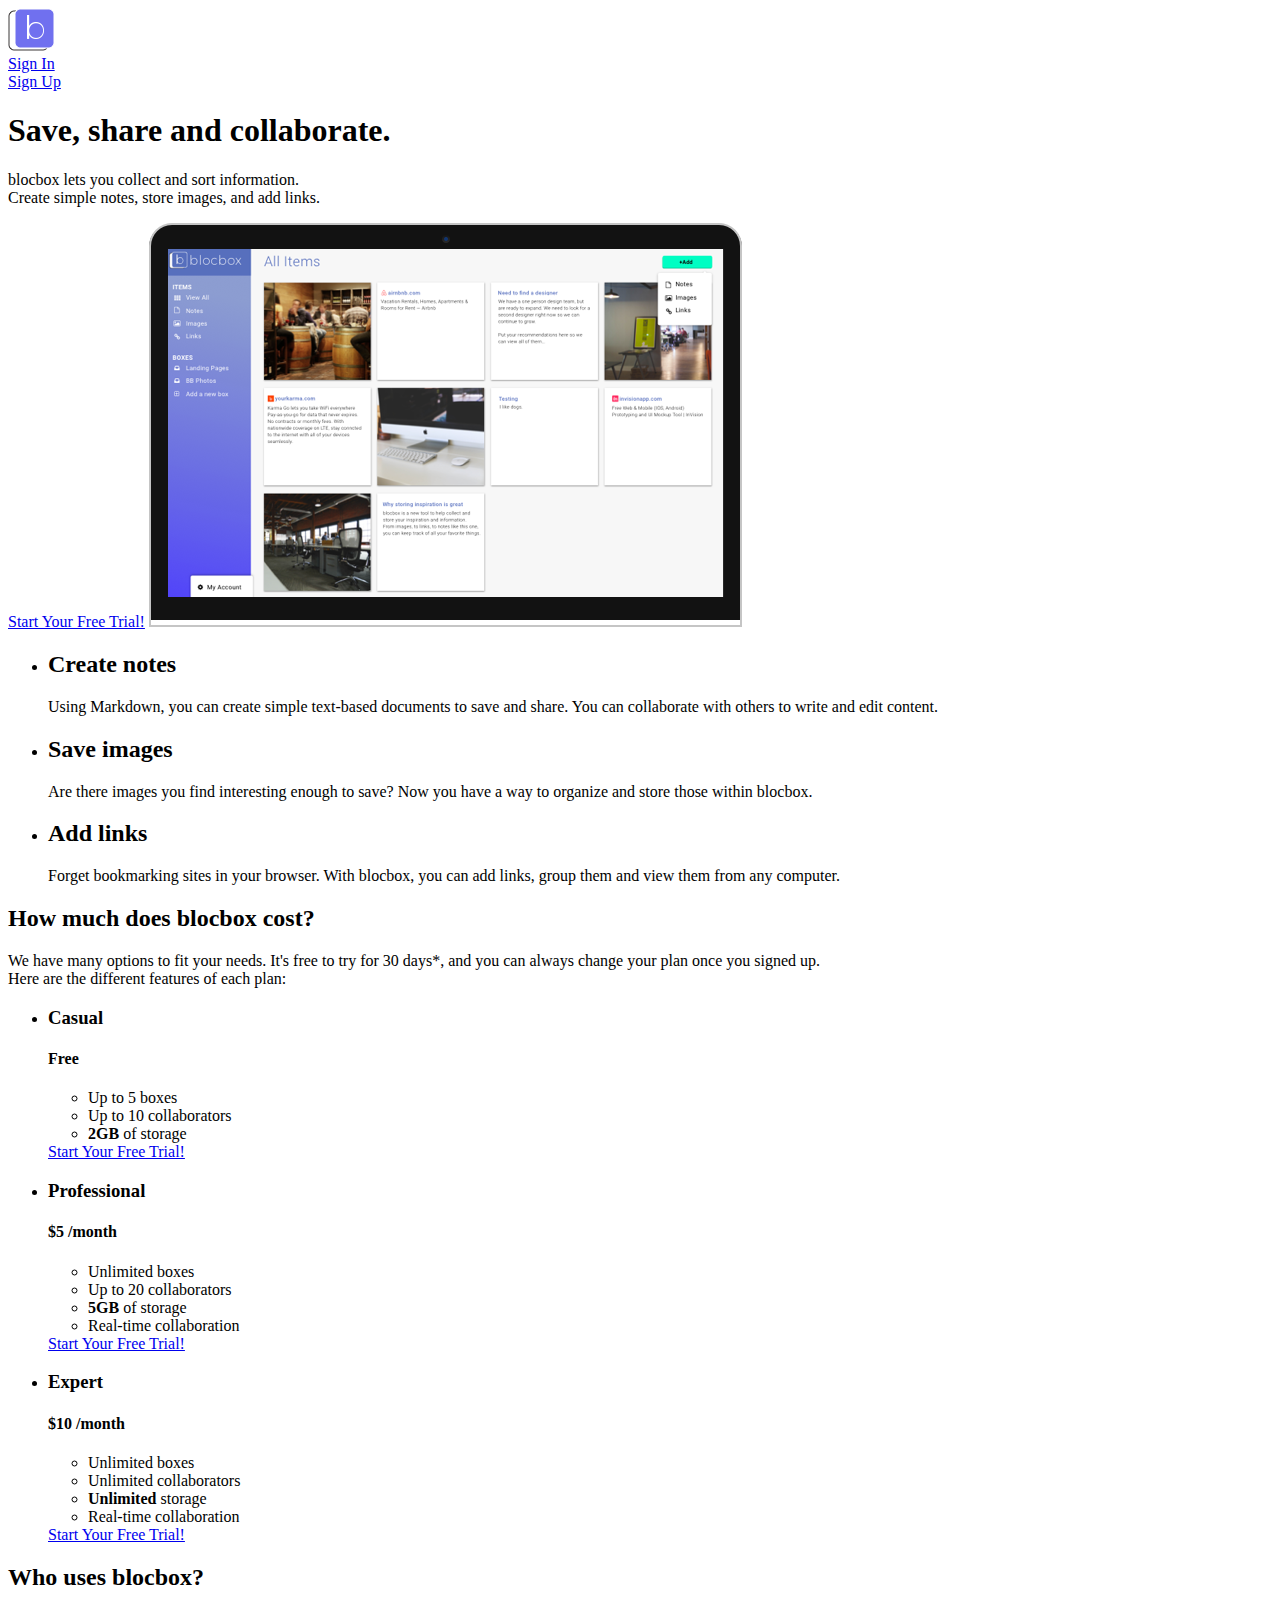
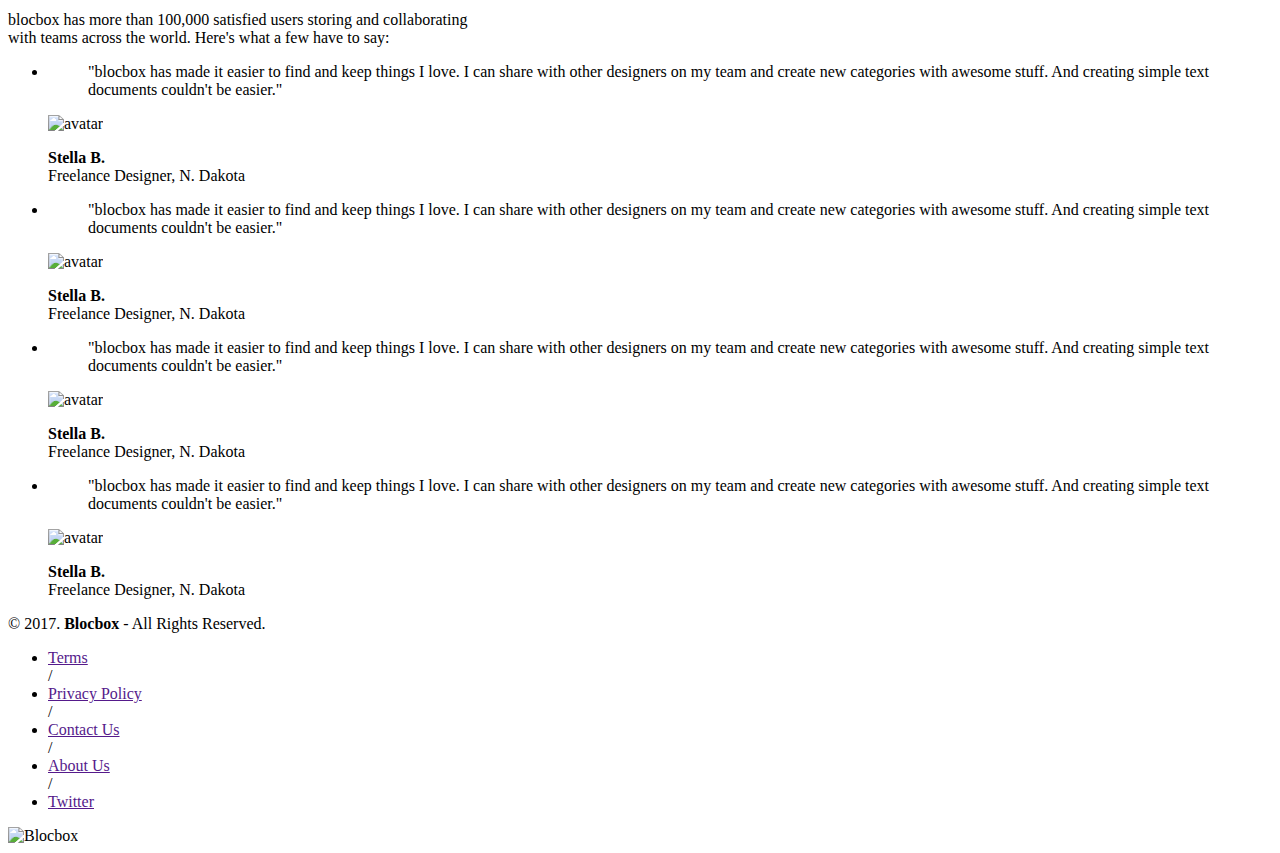
==== index.html @ 8f2ced7e "Checkpoint 27 completed" ====
<!DOCTYPE html>
<html lang="en-us">
  <head>
    <meta http-equiv="X-UA-Compatible" content="IE=Edge">
     <meta name="viewport" content="width=device-width, initial-scale=1">
     <meta charset="UTF-8">
     <title>Save, share and collaborate | Blocbox</title>
     <!--Google Fonts -->
     <link href="https://fonts.googleapis.com/css?family=Montserrat:300|Roboto" rel="stylesheet">
  </head>
  <body>
    <header>
      <nav class="container">
        <div class="one-half">
          <a href="index.html" class="site-logo"><img src="images/Site-Logo.png" alt="Blocbox"/></a>
        </div>
        <div class="one-half"
          <ul>
              <li><a href="signin.html">Sign In</a></li>
              <li class="btn-outline"><a href="signup.html">Sign Up</a></li>
          </ul>
      </div>
      </nav>
      <div class="container hero">
        <h1>Save, share and collaborate.</h1>
        <p>blocbox lets you collect and sort information.<br/>Create simple notes, store images, and add links.</p>
        <a href="signup.html" class=btn>Start Your Free Trial!</a>
        <img src="images/dashboard.png" alt="Blocbox" />
      </div>
    </header>
  <main role="main">
    <!-- Benefits -->
    <section class="benefits">
      <ul class="container">
        <li class="one-third">
          <h2>Create notes</h2>
          <p>Using Markdown, you can create simple text-based documents to save and share. You can collaborate with others to write and edit content.</p>
        </li>
        <li class="one-third">
          <h2>Save images</h2>
          <p>Are there images you find interesting enough to save? Now you have a way to organize and store those within blocbox.</p>
        </li>
        <li class="one-third">
          <h2>Add links</h2>
          <p>Forget bookmarking sites in your browser. With blocbox, you can add links, group them and view them from any computer.</p>
        </li>
      </ul>
    </section>


<!-- Pricing -->
<section class="pricing">
<div class="container">
 <h2>How much does blocbox cost?</h2>
 <p>We have many options to fit your needs. It's free to try for 30 days*, and you can always change your plan once you signed up. <br/>Here are the different features of each plan:</p>
</div>
<ul class="container">
 <li class="one-third">
   <div class="box">
     <h3>Casual</h3>
     <h4>Free</h4>
     <ul>
       <li>Up to 5 boxes</li>
       <li>Up to 10 collaborators</li>
       <li><strong>2GB</strong> of storage</li>
     </ul>
     <a href="signup.html" class="btn">Start Your Free Trial!</a>
   </div>
 </li>
 <li class="one-third">
      <div class="box middle">
        <h3>Professional</h3>
        <h4><span>$</span>5 <span class="month">/month</span></h4>
        <ul>
          <li>Unlimited boxes</li>
          <li>Up to 20 collaborators</li>
          <li><strong>5GB</strong> of storage</li>
          <li>Real-time collaboration</li>
        </ul>
        <a href="signup.html" class="btn">Start Your Free Trial!</a>
      </div>
    </li>
    <li class="one-third">
      <div class="box">
        <h3>Expert</h3>
        <h4><span>$</span>10 <span class="month">/month</span></h4>
        <ul>
          <li>Unlimited boxes</li>
          <li>Unlimited collaborators</li>
          <li><strong>Unlimited</strong> storage</li>
          <li>Real-time collaboration</li>
        </ul>
        <a href="signup.html" class="btn">Start Your Free Trial!</a>
      </div>
    </li>
    </ul>
</section>


<!-- Testimonials -->
 <section class="testimonials">
   <div class="container">
     <h2>Who uses blocbox?</h2>
     <p>blocbox has more than 100,000 satisfied users storing and collaborating<br/> with teams across the world. Here's what a few have to say:</p>
   </div>
   <ul class="container">
     <li class="one-fourth">
       <blockquote>"blocbox has made it easier to find and keep things I love. I can share with other designers on my team and create new categories with awesome stuff. And creating simple text documents couldn't be easier."
       </blockquote>
       <img src="https://s3.amazonaws.com/uifaces/faces/twitter/jsa/128.jpg" alt="avatar">
       <p class="name"><strong>Stella B.</strong><br/>Freelance Designer, N. Dakota</p>
     </li>
     <li class="one-fourth">
       <blockquote>"blocbox has made it easier to find and keep things I love. I can share with other designers on my team and create new categories with awesome stuff. And creating simple text documents couldn't be easier."
       </blockquote>
       <img src="https://s3.amazonaws.com/uifaces/faces/twitter/jsa/128.jpg" alt="avatar">
       <p class="name"><strong>Stella B.</strong><br/>Freelance Designer, N. Dakota</p>
     </li>
     <li class="one-fourth">
       <blockquote>"blocbox has made it easier to find and keep things I love. I can share with other designers on my team and create new categories with awesome stuff. And creating simple text documents couldn't be easier."
       </blockquote>
       <img src="https://s3.amazonaws.com/uifaces/faces/twitter/jsa/128.jpg" alt="avatar">
       <p class="name"><strong>Stella B.</strong><br/>Freelance Designer, N. Dakota</p>
     </li>
     <li class="one-fourth">
       <blockquote>"blocbox has made it easier to find and keep things I love. I can share with other designers on my team and create new categories with awesome stuff. And creating simple text documents couldn't be easier."
       </blockquote>
       <img src="https://s3.amazonaws.com/uifaces/faces/twitter/jsa/128.jpg" alt="avatar">
       <p class="name"><strong>Stella B.</strong><br/>Freelance Designer, N. Dakota</p>
     </li>
  </ul>
 </section>
</main>

<!-- Footer -->
<footer>
  <div class="container footer-nav-block">
      <div class="left-footer-block one-third">
        <p class="copyright-block">&copy; 2017. <strong>Blocbox</strong> - All Rights Reserved.</p>
      </div>
      <nav class="link-block middle-footer-block one-third">
        <ul>
          <li><a href="">Terms</a></li> /
          <li><a href="">Privacy Policy</a></li> /
          <li><a href="">Contact Us</a></li> /
          <li><a href="">About Us</a></li> /
          <li><a href="">Twitter</a></li>
        </ul>
      </nav>
      <div class="right-footer-block one-third">
        <img class="logo" src="images/site-logo.png" alt="Blocbox" />
      </div>
  </div>
</footer>

 </body>
 </html>
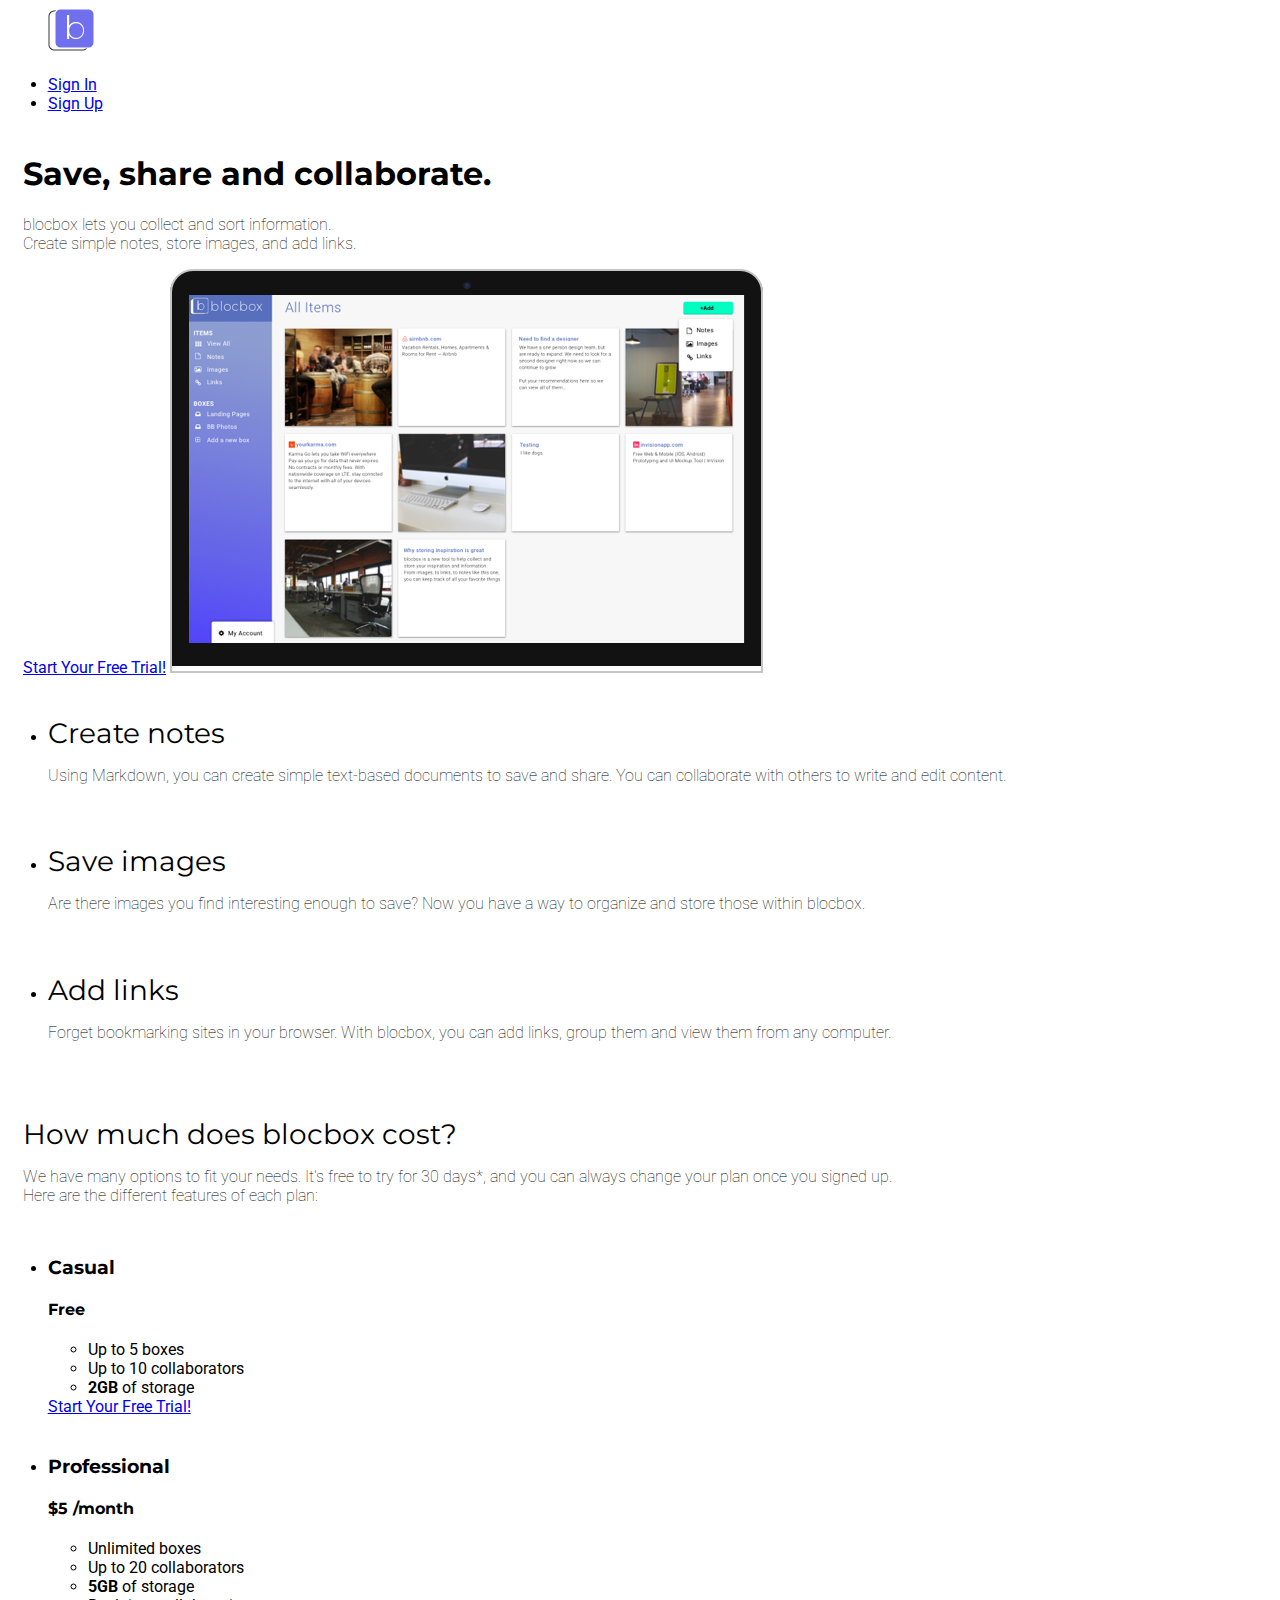
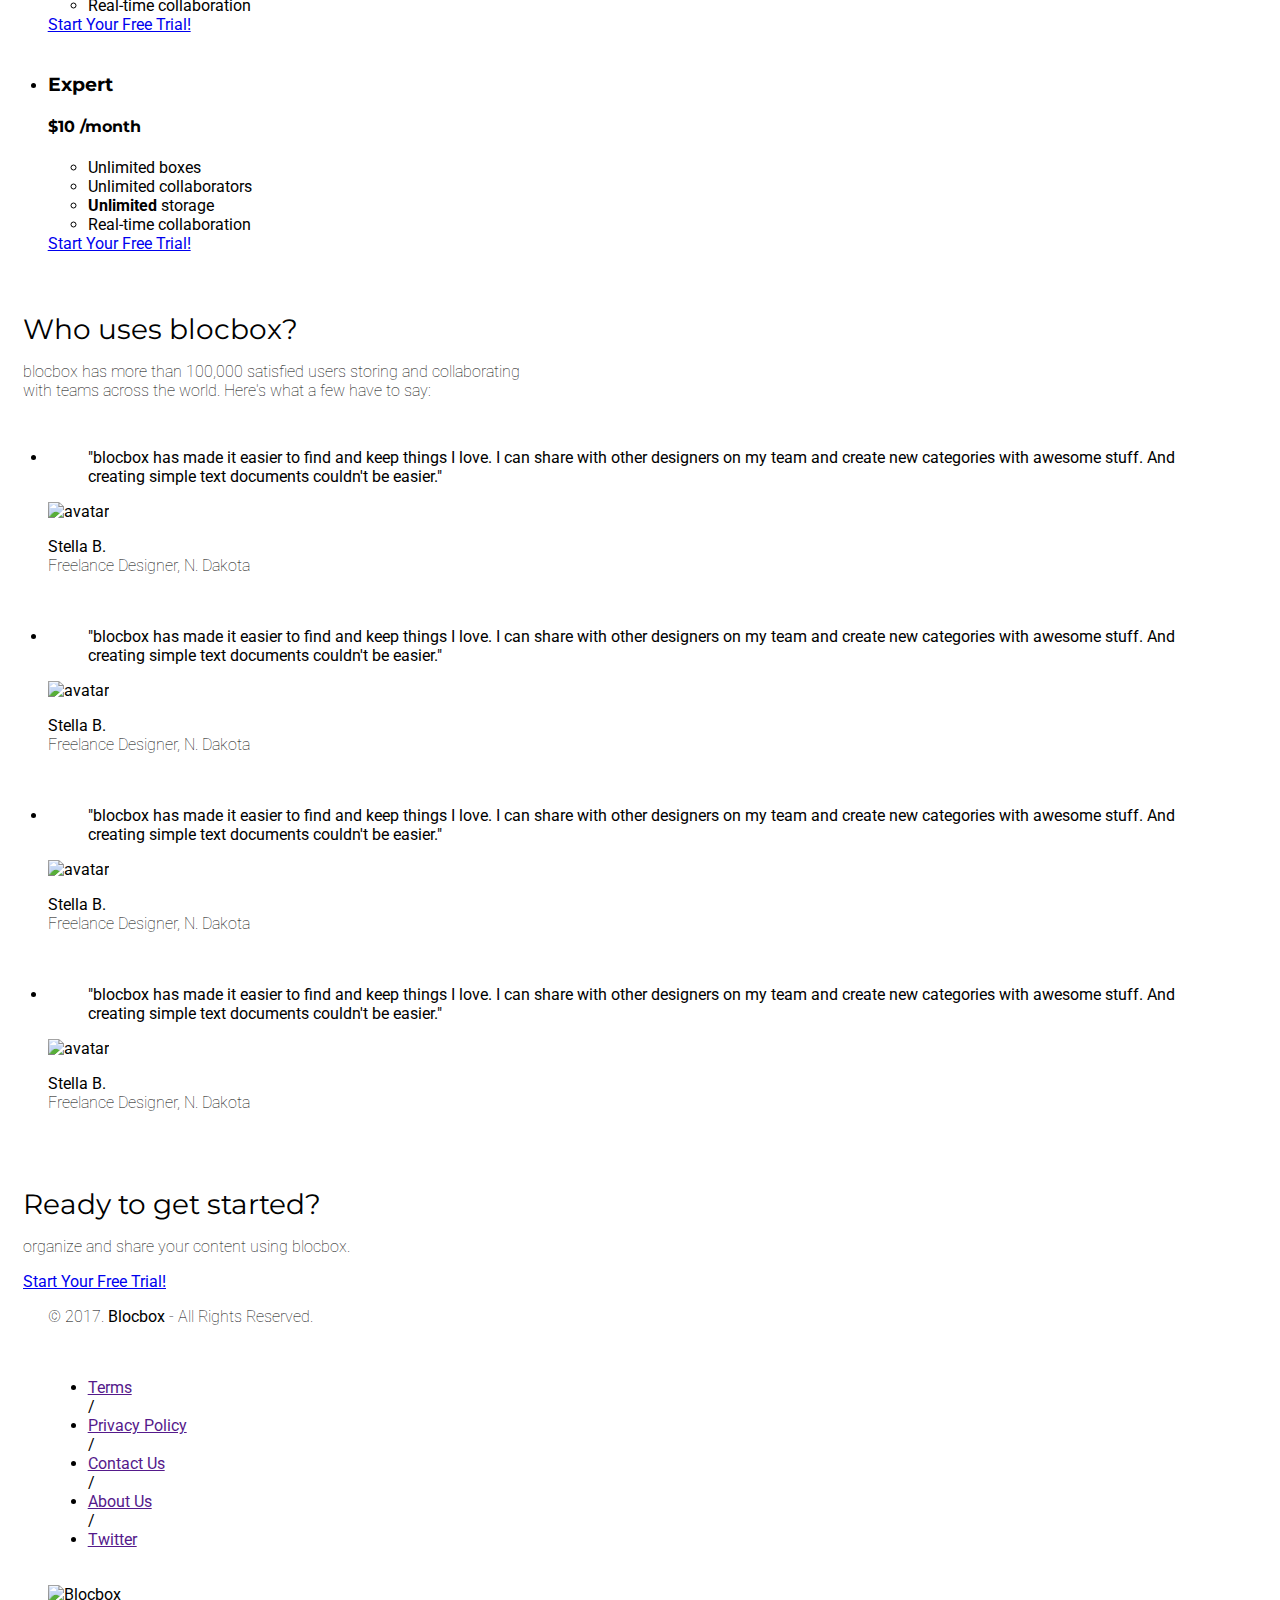
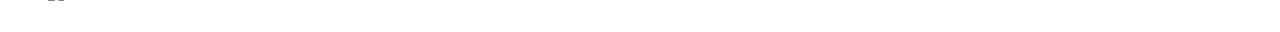
==== commit 99530287: "Homepage CSS completed" ====
--- a/index.html
+++ b/index.html
@@ -7,6 +7,13 @@
      <title>Save, share and collaborate | Blocbox</title>
      <!--Google Fonts -->
      <link href="https://fonts.googleapis.com/css?family=Montserrat:300|Roboto" rel="stylesheet">
+
+     <!-- CSS -->
+     <link rel="stylesheet" href="css/normalize.css">
+     <link rel="stylesheet" href="css/style.css">
+     <link rel="stylesheet" href="css/font-awesome.css">
+     <link rel="stylesheet" href="animate.min.css"
+
   </head>
   <body>
     <header>
@@ -22,7 +29,7 @@
       </div>
       </nav>
       <div class="container hero">
-        <h1>Save, share and collaborate.</h1>
+        <h1 class="animated infinite fadeIn">Save, share and collaborate.</h1>
         <p>blocbox lets you collect and sort information.<br/>Create simple notes, store images, and add links.</p>
         <a href="signup.html" class=btn>Start Your Free Trial!</a>
         <img src="images/dashboard.png" alt="Blocbox" />
@@ -132,6 +139,15 @@
  </section>
 </main>
 
+<!-- Call to Action End -->
+<section class="signup">
+  <div class="container">
+    <h2> Ready to get started?</h2>
+    <p> organize and share your content using blocbox.</p>
+    <a href="signup.html" class="btn">Start Your Free Trial!</a>
+  </div>
+</section>
+
 <!-- Footer -->
 <footer>
   <div class="container footer-nav-block">
--- a/css/style.css
+++ b/css/style.css
@@ -0,0 +1,45 @@
+html, body{
+   overflow-x: hidden;
+ }
+ body {
+   font-family: "Roboto", Helvetica, Arial, sans-serif;
+   color:#000000;
+ }
+ h1, h2, h3, h4, h5, h6 {
+   font-family: "Montserrat", Helvetica, Arial, sans-serif;
+ }
+
+ h2 {
+   font-size:28px;
+   font-weight: normal;
+   margin-bottom: 5px;
+ }
+ p {
+   font-size:16px;
+   line-height: 19px;
+   font-weight: 100;
+ }
+
+/* GRID */
+.container {
+   margin-right: auto;
+   margin-left: auto;
+   padding-left: 15px;
+   padding-right: 15px;
+   position: relative;
+ }
+ .container:before,
+ .container:after {
+   content: " ";
+   display: table;
+ }
+ .container:after {
+   clear: both;
+ }
+ .one-half, .one-third, .one-fourth {
+   width:96%;
+   float:left;
+   position:relative;
+   min-height: 1px;
+   margin:0 2% 20px;
+ }
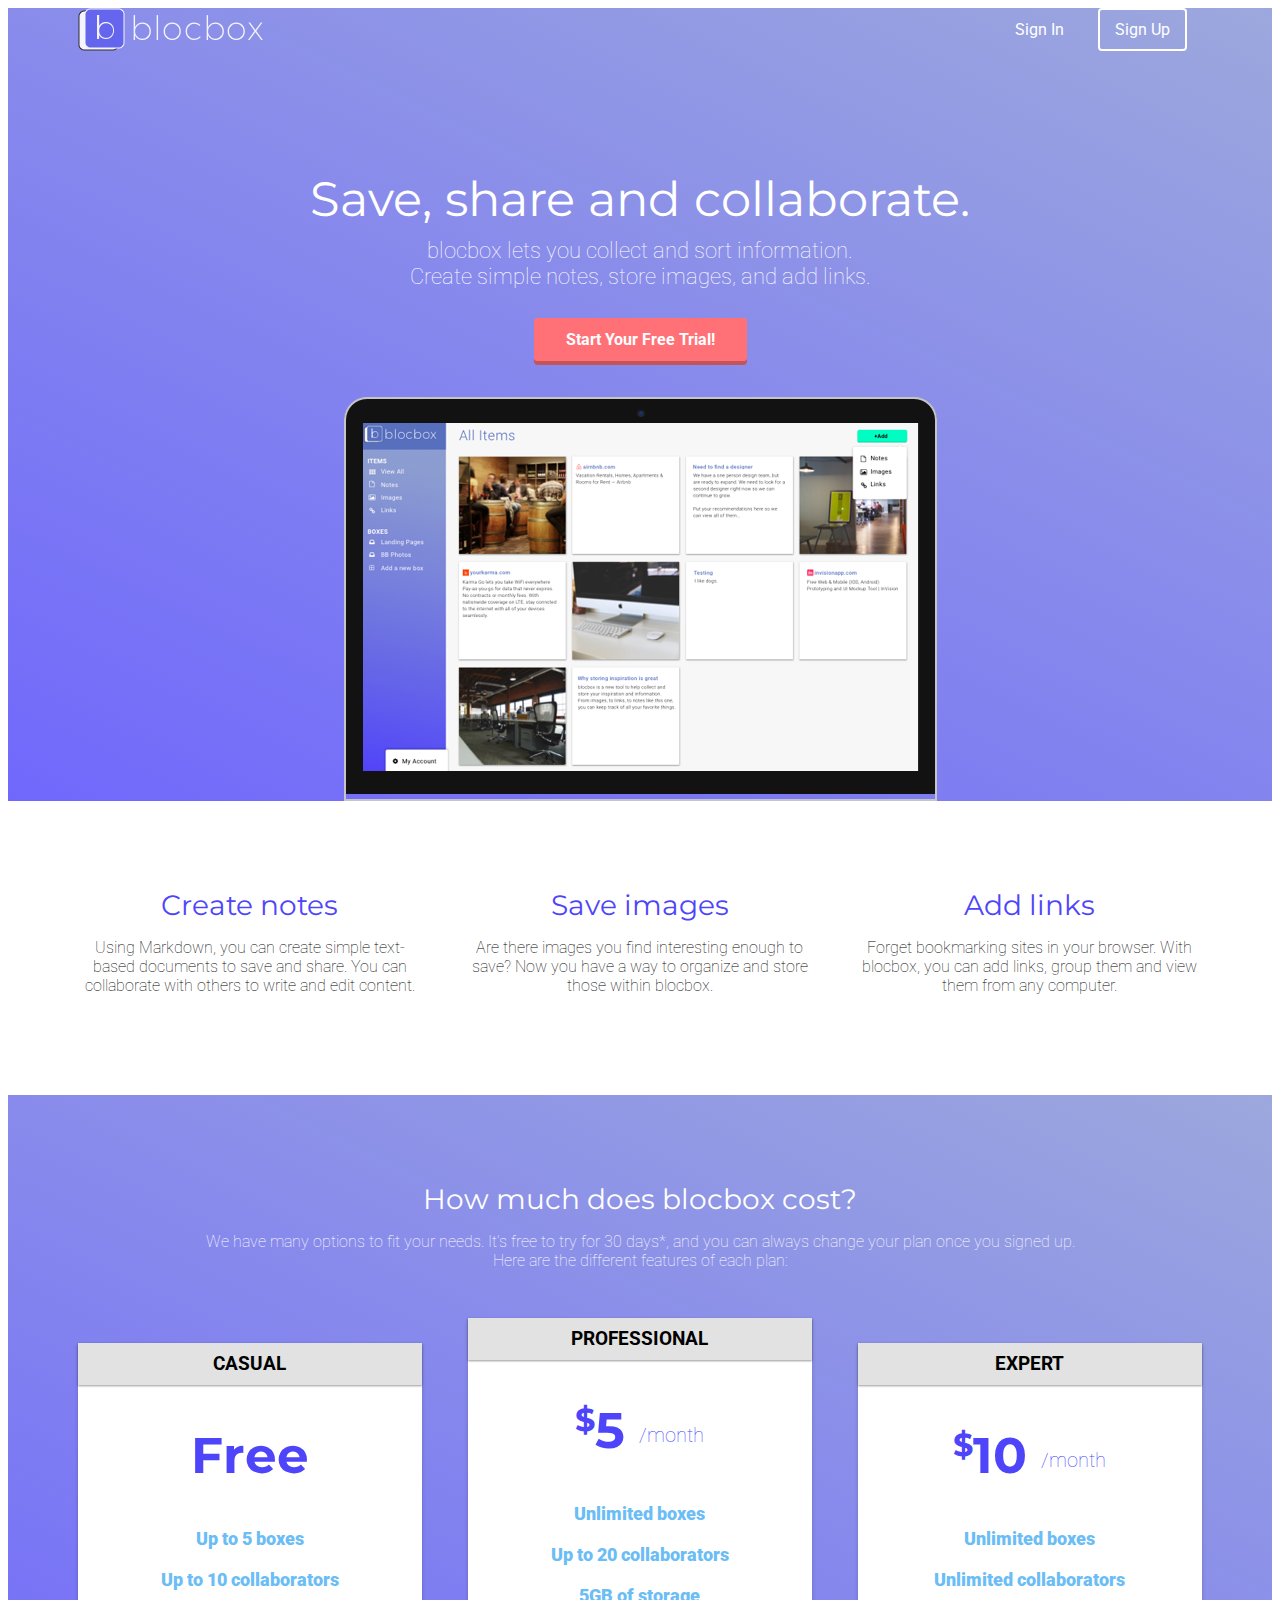
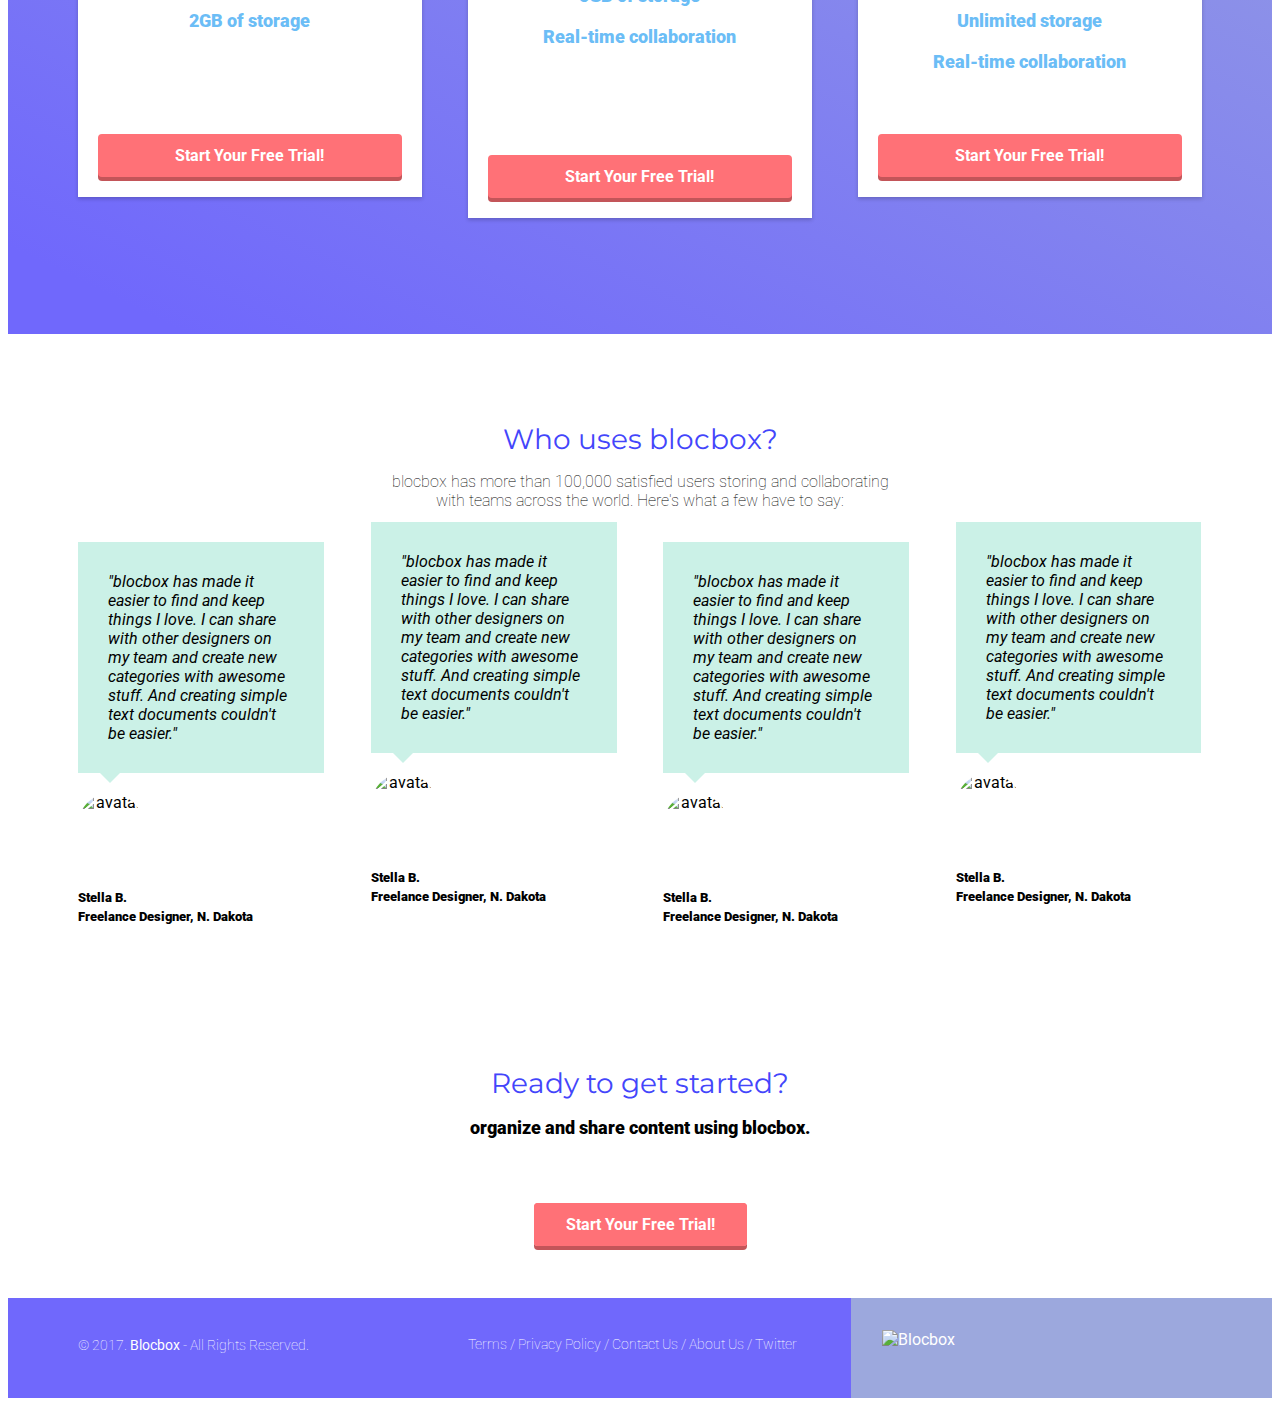
==== commit 1b8e8ac5: "Homepage styling completed" ====
--- a/index.html
+++ b/index.html
@@ -1,18 +1,18 @@
 <!DOCTYPE html>
 <html lang="en-us">
   <head>
-    <meta http-equiv="X-UA-Compatible" content="IE=Edge">
+     <meta http-equiv="X-UA-Compatible" content="IE=Edge">
      <meta name="viewport" content="width=device-width, initial-scale=1">
      <meta charset="UTF-8">
      <title>Save, share and collaborate | Blocbox</title>
      <!--Google Fonts -->
-     <link href="https://fonts.googleapis.com/css?family=Montserrat:300|Roboto" rel="stylesheet">
+    <link href="https://fonts.googleapis.com/css?family=Montserrat:300|Roboto:300" rel="stylesheet">
 
      <!-- CSS -->
      <link rel="stylesheet" href="css/normalize.css">
      <link rel="stylesheet" href="css/style.css">
      <link rel="stylesheet" href="css/font-awesome.css">
-     <link rel="stylesheet" href="animate.min.css"
+     <link rel="stylesheet" href="css/animate.css">
 
   </head>
   <body>
@@ -21,7 +21,7 @@
         <div class="one-half">
           <a href="index.html" class="site-logo"><img src="images/Site-Logo.png" alt="Blocbox"/></a>
         </div>
-        <div class="one-half"
+        <div class="one-half">
           <ul>
               <li><a href="signin.html">Sign In</a></li>
               <li class="btn-outline"><a href="signup.html">Sign Up</a></li>
@@ -29,7 +29,7 @@
       </div>
       </nav>
       <div class="container hero">
-        <h1 class="animated infinite fadeIn">Save, share and collaborate.</h1>
+        <h1 class="animated fadeIn">Save, share and collaborate.</h1>
         <p>blocbox lets you collect and sort information.<br/>Create simple notes, store images, and add links.</p>
         <a href="signup.html" class=btn>Start Your Free Trial!</a>
         <img src="images/dashboard.png" alt="Blocbox" />
@@ -40,14 +40,17 @@
     <section class="benefits">
       <ul class="container">
         <li class="one-third">
+          <i class="fa fa-file-o"></i>
           <h2>Create notes</h2>
           <p>Using Markdown, you can create simple text-based documents to save and share. You can collaborate with others to write and edit content.</p>
         </li>
         <li class="one-third">
+          <i class="fa fa-picture-o"></i>
           <h2>Save images</h2>
           <p>Are there images you find interesting enough to save? Now you have a way to organize and store those within blocbox.</p>
         </li>
         <li class="one-third">
+          <i class="fa fa-link"></i>
           <h2>Add links</h2>
           <p>Forget bookmarking sites in your browser. With blocbox, you can add links, group them and view them from any computer.</p>
         </li>
@@ -70,6 +73,7 @@
        <li>Up to 5 boxes</li>
        <li>Up to 10 collaborators</li>
        <li><strong>2GB</strong> of storage</li>
+
      </ul>
      <a href="signup.html" class="btn">Start Your Free Trial!</a>
    </div>
@@ -122,7 +126,7 @@
        </blockquote>
        <img src="https://s3.amazonaws.com/uifaces/faces/twitter/jsa/128.jpg" alt="avatar">
        <p class="name"><strong>Stella B.</strong><br/>Freelance Designer, N. Dakota</p>
-     </li>
+   </li>
      <li class="one-fourth">
        <blockquote>"blocbox has made it easier to find and keep things I love. I can share with other designers on my team and create new categories with awesome stuff. And creating simple text documents couldn't be easier."
        </blockquote>
@@ -143,7 +147,7 @@
 <section class="signup">
   <div class="container">
     <h2> Ready to get started?</h2>
-    <p> organize and share your content using blocbox.</p>
+    <p> organize and share content using blocbox.</p>
     <a href="signup.html" class="btn">Start Your Free Trial!</a>
   </div>
 </section>
--- a/css/style.css
+++ b/css/style.css
@@ -43,3 +43,352 @@
    min-height: 1px;
    margin:0 2% 20px;
  }
+ @media (min-width: 768px) {
+   .container {
+     width:750px;
+   }
+ }
+ @media (min-width: 992px) {
+   .container {
+     width:970px;
+   }
+.one-half {
+  width:46%;
+  }
+.one-third {
+  width:29.33333%;
+  }
+.one-fourth {
+  width:21%;
+  }
+}
+@media (min-width: 1200px) {
+  .container {
+    width: 1170px;
+  }
+}
+/* HEADER */
+header {
+  color:#FFFFFF;
+  background: #4E45FB;
+  background-image: linear-gradient(206deg, #9CA8DD 0%, #7068FC 100%);
+} }
+ header nav {
+   padding:1em 0;
+ }
+ header nav ul {
+   display:inline;
+   text-align: right;
+   float:right;
+   margin:0;
+ }
+ header nav ul > li {
+   list-style-type: none;
+   display: inline-block;
+   margin:0 15px;
+ }
+ header nav ul > li.btn-outline {
+   padding:10px 15px;
+   border:2px solid #FFFFFF;
+   border-radius: 4px;
+ }
+ header nav ul > li.btn-outline:hover {
+   background:#FFFFFF;
+ }
+ header nav ul > li > a {
+   color:#FFFFFF;
+   text-decoration: none;
+ }
+ header nav ul > li.btn-outline:hover > a {
+   color:#4E45FB;
+ }
+
+   /* HERO*/
+   @media only screen and (min-width: 320px) {
+     .hero {
+       width:100%
+     }
+   @media only screen and (min-width: 768px) {
+     .hero {
+       width:100%;
+    }
+  }
+   @media (min-width: 992px) {
+     .hero {
+       width:970px;
+   }
+ }
+   @media (min-width: 1200px) {
+    .hero{
+      width: 1170px;
+    }
+
+   header .hero {
+   text-align: center;
+   display:block;
+   position: relative;
+ }
+ header .hero h1 {
+   font-size:48px;
+   font-weight: normal;
+   margin:95px 0 0;
+
+ }
+ header .hero p {
+   font-size: 22px;
+   line-height: 26px;
+   font-weight: 100;
+   margin:10px 0 40px;
+   text-align: center;
+
+ }
+ header .hero img {
+   display: block;
+   margin:3em auto 0;
+
+
+
+
+
+ }
+ /* BUTTONS */
+ .btn {
+   border-radius: 4px;
+   color:#FFFFFF;
+   font-weight: 700;
+   text-decoration: none;
+   padding:10px 30px;
+   background: #FF7177;
+   border: 2px solid #FF7177;
+   box-shadow: 0px 4px 0px 0px #C35559;
+ }
+
+
+ /* BENEFITS */
+ .benefits {
+   text-align: center;
+   display:block;
+   position:relative;
+ }
+ .benefits ul {
+   margin: 0 auto;
+   padding:4em 0;
+ }
+ .benefits ul li {
+   list-style-type: none;
+   display: inline-block;
+ }
+ .benefits i {
+   color:#4E45FB;
+   font-size:60px;
+   margin:0;
+   vertical-align: middle;
+ }
+ .benefits h2 {
+   color:#4E45FB;
+ }
+
+ /* PRICING */
+ .pricing {
+   background: #4E45FB url("../images/background.png") top center no-repeat;
+   background: url("../images/background.png") top center no-repeat, linear-gradient(206deg, #9CA8DD 0%, #7068FC 94%);
+   background-size:cover;
+   text-align: center;
+   padding:4em 0;
+ }
+ .pricing h2, .pricing p {
+    color:#FFFFFF;
+  }
+  .pricing ul {
+    margin:0 auto;
+    padding:2em 0;
+  }
+  .pricing ul li {
+    list-style-type: none;
+  }
+  .box {
+    padding:0 15px 15px;
+    background: #FFFFFF;
+    box-shadow: 0px 2px 4px 0px rgba(0,0,0,0.20);
+    min-height: 439px;
+    position: relative;
+    margin-top: 25px;
+  }
+  .box.middle {
+    min-height: 485px;
+    margin-top:0px;
+  }
+  .box h3 {
+    font-family: "Roboto", Helvetica, Arial, sans-serif;
+    font-weight: 700;
+    text-transform: uppercase;
+    background: #E2E2E2;
+    box-shadow: 0px 1px 2px 0px rgba(0,0,0,0.40);
+    left:0;
+    right:0;
+    top:0;
+    text-align: center;
+    margin:0 -15px 40px;
+    padding:10px 0;
+  }
+  .box h4 {
+    font-size:50px;
+    font-weight: normal;
+    font-weight:bold;
+    margin:40px 0 10px;
+    color:#4E45FB;
+  }
+  .box h4 span {
+    font-size:32px;
+    vertical-align: top;
+  }
+  .box h4 span.month {
+    font-family: "Roboto", Helvetica, Arial, sans-serif;
+    font-weight: 100;
+    color:#4345FB;
+    font-size:20px;
+    vertical-align: middle;
+  }
+  .box ul li {
+    font-size:18px;
+    margin-bottom:20px;
+    font-weight: 900;
+    color:#6BBDF6;
+  }
+  .box .btn {
+    position:absolute;
+    bottom:20px;
+    left:20px;
+    right:20px;
+  }
+  .small {
+    font-size: 12px;
+    color: #FEFEFE;
+    line-height: 15px;
+    font-style:italic;
+  }
+  /* TESTIMONIALS */
+ .testimonials {
+   padding:4em 0;
+   text-align: center;
+ }
+ .testimonials h2 {
+   color:#4345FB;
+ }
+ .testimonials ul li {
+   list-style-type: none;
+ }
+
+ .testimonials blockquote {
+   color:#000000;
+   text-align: left;
+   font-style: italic;
+   background:#CBF1E7;
+   position: relative;
+   padding:30px;
+   width:auto;
+   margin:0;
+ }
+ li.one-fourth:nth-child(2) {
+   top:-20px;
+ }
+ li.one-fourth:nth-child(4) {
+   top:-20px;
+ }
+ .testimonials blockquote:after {
+   top: 100%;
+   left: 13%;
+   border: solid transparent;
+   content: " ";
+   height: 0;
+   width: 0;
+   position: absolute;
+   pointer-events: none;
+   border-top-color: #CBF1E7;
+   border-width: 10px;
+   margin-left: -10px;
+ }
+ .testimonials img {
+   height: 65px;
+   width: 65px;
+   border-radius:50%;
+   float: left;
+   display: inline-block;
+   margin:20px 10px 0 0;
+ }
+ .testimonials p.name {
+   float: left;
+   display: inline-block;
+   text-align: left;
+   font-size:13px;
+   font-weight: 900;
+   margin-top: 30px;
+ }
+
+ /* CALL TO ACTION */
+ .signup {
+  padding:4em 0;
+  text-align: center;
+ }
+ .signup h2 {
+  color:#4345FB;
+  position:relative;;
+  top: -60px;
+ }
+ .signup p {
+  list-style-type: none;
+  font-size: 18px;
+  font-weight:900;
+  position: relative;
+  top: -60px;
+  }
+  /* FOOTER */
+  footer {
+    background-color: #4E45FB;
+    background-image: linear-gradient(to top,
+       #9CA8DD 0%, #9CA8DD 50%, #7068FC 50%, #7068FC 100%);
+    color: #FFFFFF;
+    height: 150px;
+    position: relative;
+    overflow: hidden;
+    z-index: 0;
+  }
+  footer p, footer nav ul {
+    font-size:14px;
+    font-weight:100;
+    text-align: center;
+    margin: 10px auto 0;
+  }
+  footer nav ul li {
+    list-style-type: none;
+    display: inline;
+  }
+  footer nav ul li a {
+    color:#FFFFFF;
+    text-decoration: none;
+  }
+  footer .right-footer-block {
+    background-color: transparent;
+  }
+  footer .logo{
+    padding: 2.35em 0;
+    margin: 0 auto;
+    display: block;
+  }
+  @media (min-width: 992px){
+    footer{
+      background-color: #7068FC;
+      background-image: linear-gradient(to left,
+         #9CA8DD 0%, #9CA8DD 33.33337%, #7068FC 33.33337%, #7068FC 100%);
+      height: 100px;
+    }
+    footer p, footer nav ul{
+      padding: 2em 0;
+      text-align: left;
+    }
+    footer .right-footer-block {
+      background-color: #9CA8DD;
+    }
+    footer .logo{
+      padding: 2em 0 2em 1.5em;
+    }
